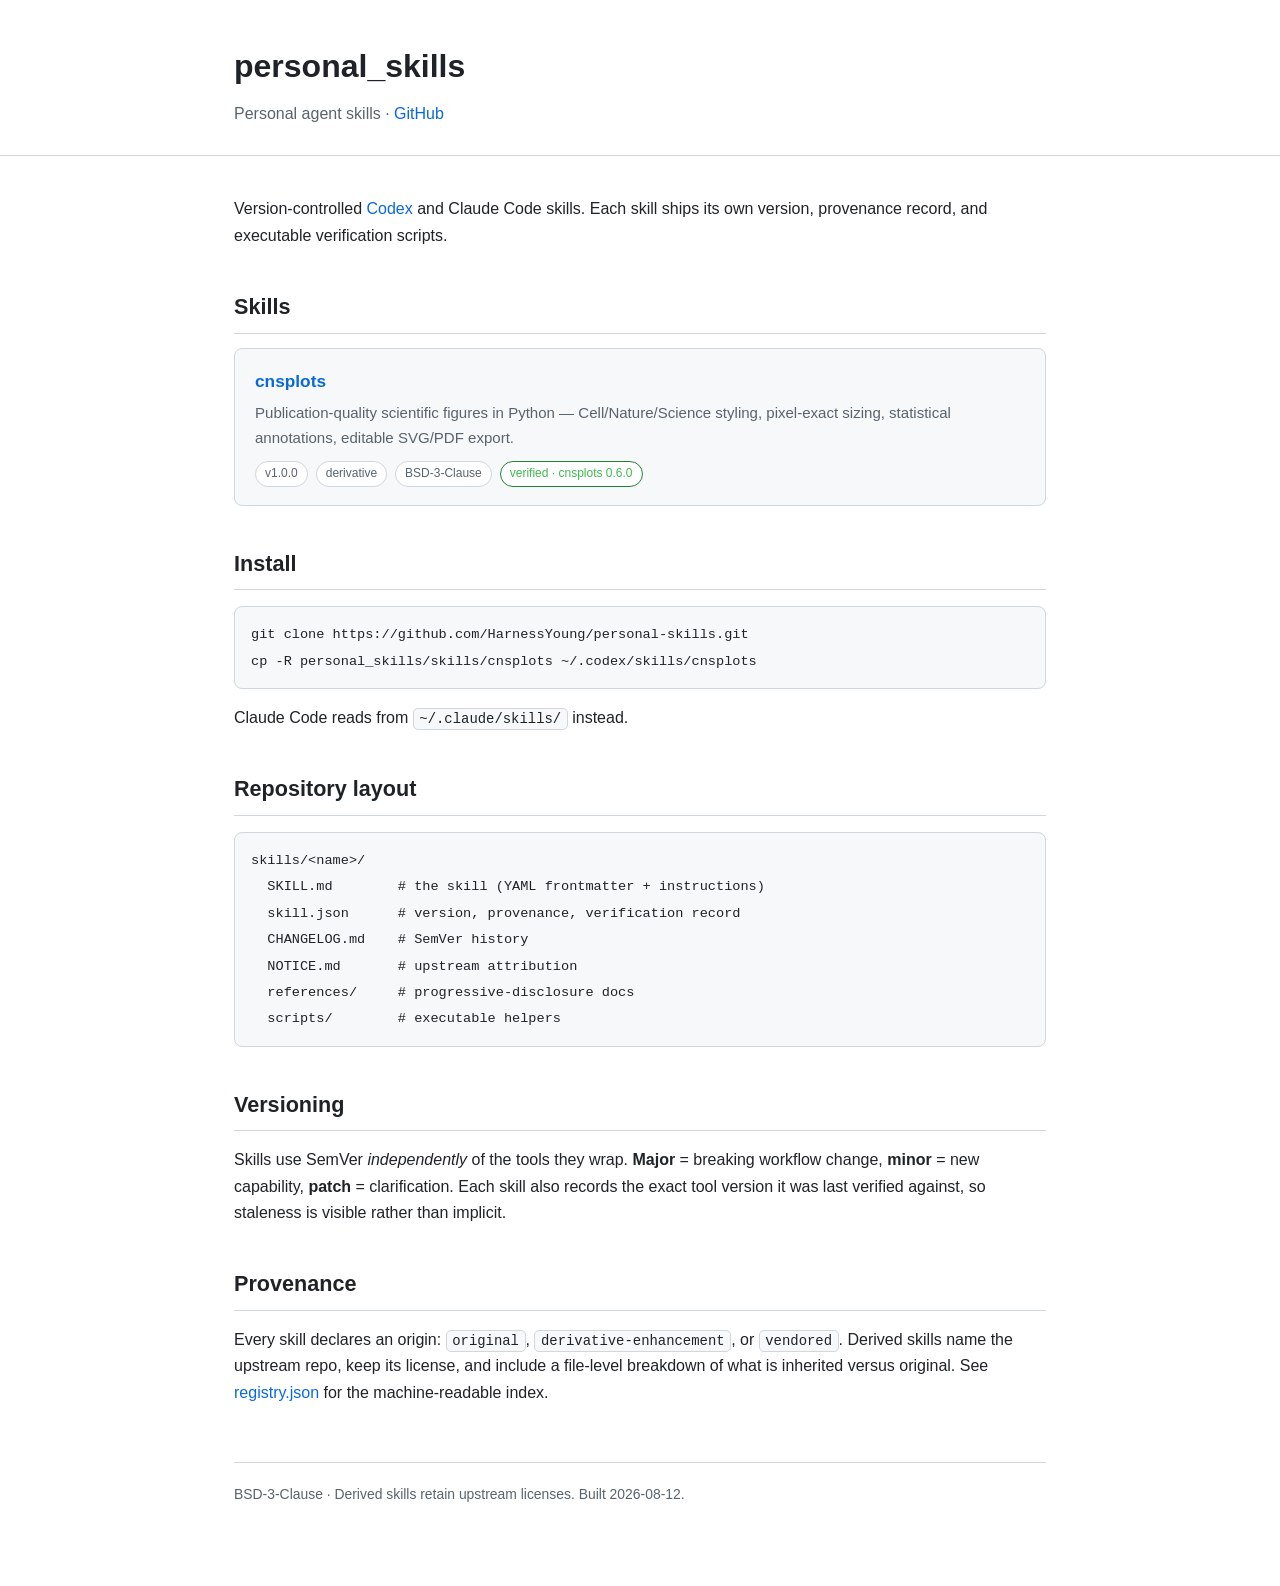
==== docs/index.html @ 4ae541bc "Add cnsplots skill with versioning, provenance, and docs site cnsplots skill v1.0.0: derivative enha" ====
<!DOCTYPE html>
<html lang="en">
<head>
<meta charset="utf-8">
<meta name="viewport" content="width=device-width,initial-scale=1">
<title>personal_skills</title>
<link rel="stylesheet" href="assets/style.css">
</head>
<body>
<header><div class="wrap">
<h1>personal_skills</h1>
<p class="sub">Personal agent skills · <a href="https://github.com/HarnessYoung/personal-skills">GitHub</a></p>
</div></header>
<div class="wrap">


<p>Version-controlled <a href="https://developers.openai.com/codex/">Codex</a> and
Claude Code skills. Each skill ships its own version, provenance record, and
executable verification scripts.</p>

<h2>Skills</h2>
<a class="card" href="skills/cnsplots.html">
  <h3>cnsplots</h3>
  <p>Publication-quality scientific figures in Python — Cell/Nature/Science styling,
  pixel-exact sizing, statistical annotations, editable SVG/PDF export.</p>
  <div class="badges">
    <span class="badge">v1.0.0</span>
    <span class="badge">derivative</span>
    <span class="badge">BSD-3-Clause</span>
    <span class="badge ok">verified · cnsplots 0.6.0</span>
  </div>
</a>

<h2>Install</h2>
<pre><code>git clone https://github.com/HarnessYoung/personal-skills.git
cp -R personal_skills/skills/cnsplots ~/.codex/skills/cnsplots</code></pre>
<p>Claude Code reads from <code>~/.claude/skills/</code> instead.</p>

<h2>Repository layout</h2>
<pre><code>skills/&lt;name&gt;/
  SKILL.md        # the skill (YAML frontmatter + instructions)
  skill.json      # version, provenance, verification record
  CHANGELOG.md    # SemVer history
  NOTICE.md       # upstream attribution
  references/     # progressive-disclosure docs
  scripts/        # executable helpers</code></pre>

<h2>Versioning</h2>
<p>Skills use SemVer <em>independently</em> of the tools they wrap. <strong>Major</strong>
= breaking workflow change, <strong>minor</strong> = new capability, <strong>patch</strong>
= clarification. Each skill also records the exact tool version it was last
verified against, so staleness is visible rather than implicit.</p>

<h2>Provenance</h2>
<p>Every skill declares an origin: <code>original</code>,
<code>derivative-enhancement</code>, or <code>vendored</code>. Derived skills name
the upstream repo, keep its license, and include a file-level breakdown of what
is inherited versus original. See
<a href="https://github.com/HarnessYoung/personal-skills/blob/main/registry.json">registry.json</a>
for the machine-readable index.</p>

<footer>BSD-3-Clause · Derived skills retain upstream licenses. Built 2026-08-12.</footer>
</div>
</body>
</html>
---- docs/assets/style.css ----
:root{--bg:#0d1117;--panel:#161b22;--border:#30363d;--fg:#e6edf3;--dim:#8b949e;--accent:#58a6ff;--code:#1f2428}
@media(prefers-color-scheme:light){:root{--bg:#fff;--panel:#f6f8fa;--border:#d0d7de;--fg:#1f2328;--dim:#59636e;--accent:#0969da;--code:#f6f8fa}}
*{box-sizing:border-box}
body{margin:0;background:var(--bg);color:var(--fg);font:16px/1.65 -apple-system,BlinkMacSystemFont,"Segoe UI",Helvetica,Arial,sans-serif}
.wrap{max-width:860px;margin:0 auto;padding:0 24px 80px}
header{border-bottom:1px solid var(--border);margin-bottom:40px}
header .wrap{padding-top:40px;padding-bottom:28px}
h1{font-size:2rem;margin:0 0 8px}
h2{font-size:1.35rem;margin:40px 0 14px;padding-bottom:8px;border-bottom:1px solid var(--border)}
h3{font-size:1.08rem;margin:28px 0 10px}
a{color:var(--accent);text-decoration:none}
a:hover{text-decoration:underline}
.sub{color:var(--dim);margin:0}
nav.crumb{margin-bottom:24px;color:var(--dim);font-size:.9rem}
.card{display:block;background:var(--panel);border:1px solid var(--border);border-radius:8px;padding:18px 20px;margin-bottom:14px;color:inherit}
.card:hover{border-color:var(--accent);text-decoration:none}
.card h3{margin:0 0 6px;color:var(--accent)}
.card p{margin:0;color:var(--dim);font-size:.94rem}
.badges{margin-top:10px;display:flex;gap:8px;flex-wrap:wrap}
.badge{font-size:.75rem;padding:2px 9px;border-radius:999px;border:1px solid var(--border);color:var(--dim);background:var(--bg)}
.badge.ok{color:#3fb950;border-color:#238636}
table{width:100%;border-collapse:collapse;margin:16px 0;font-size:.93rem;display:block;overflow-x:auto}
th,td{border:1px solid var(--border);padding:8px 12px;text-align:left}
th{background:var(--panel)}
code{background:var(--code);border:1px solid var(--border);border-radius:5px;padding:.12em .4em;font-size:.87em;font-family:ui-monospace,SFMono-Regular,Menlo,monospace}
pre{background:var(--code);border:1px solid var(--border);border-radius:8px;padding:14px 16px;overflow-x:auto}
pre code{background:none;border:0;padding:0;font-size:.85rem;line-height:1.55}
blockquote{margin:18px 0;padding:12px 16px;border-left:3px solid var(--accent);background:var(--panel);border-radius:0 6px 6px 0}
blockquote p{margin:0;color:var(--dim);font-size:.94rem}
footer{border-top:1px solid var(--border);margin-top:56px;padding-top:20px;color:var(--dim);font-size:.87rem}
ul{padding-left:22px}li{margin:5px 0}
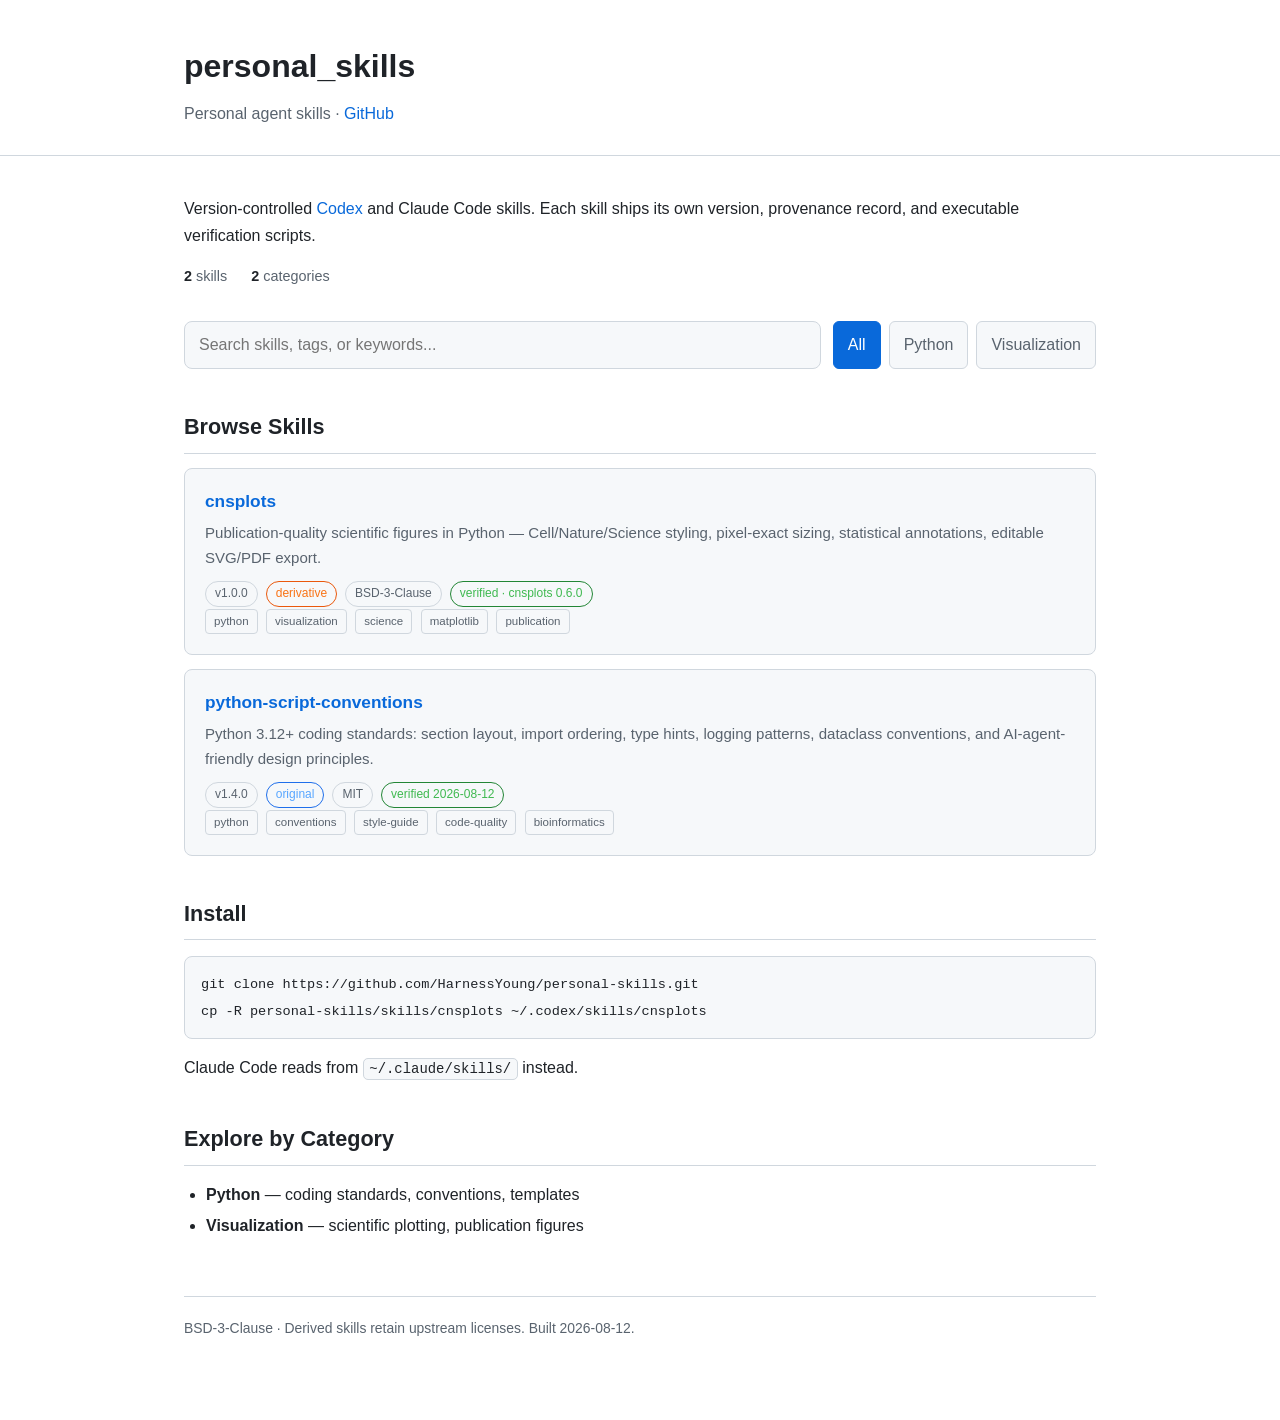
==== commit 3681ea5e: "Add python-script-conventions skill and redesign site UI - python-script-conventions v1.4.0: origina" ====
--- a/docs/index.html
+++ b/docs/index.html
@@ -18,48 +18,106 @@
 Claude Code skills. Each skill ships its own version, provenance record, and
 executable verification scripts.</p>
 
-<h2>Skills</h2>
-<a class="card" href="skills/cnsplots.html">
+<div class="stats">
+  <div><strong id="count">2</strong> skills</div>
+  <div><strong>2</strong> categories</div>
+</div>
+
+<div class="controls">
+  <input type="text" id="search" class="search-box" placeholder="Search skills, tags, or keywords...">
+  <div class="filter-group">
+    <button class="filter-btn active" data-cat="all">All</button>
+    <button class="filter-btn" data-cat="python">Python</button>
+    <button class="filter-btn" data-cat="visualization">Visualization</button>
+  </div>
+</div>
+
+<h2>Browse Skills</h2>
+
+<a class="card skill-card" href="skills/cnsplots.html" data-category="visualization">
   <h3>cnsplots</h3>
   <p>Publication-quality scientific figures in Python — Cell/Nature/Science styling,
   pixel-exact sizing, statistical annotations, editable SVG/PDF export.</p>
   <div class="badges">
     <span class="badge">v1.0.0</span>
-    <span class="badge">derivative</span>
+    <span class="badge derivative">derivative</span>
     <span class="badge">BSD-3-Clause</span>
     <span class="badge ok">verified · cnsplots 0.6.0</span>
+  </div>
+  <div class="tags">
+    <span class="tag">python</span>
+    <span class="tag">visualization</span>
+    <span class="tag">science</span>
+    <span class="tag">matplotlib</span>
+    <span class="tag">publication</span>
+  </div>
+</a>
+
+<a class="card skill-card" href="skills/python-script-conventions.html" data-category="python">
+  <h3>python-script-conventions</h3>
+  <p>Python 3.12+ coding standards: section layout, import ordering, type hints,
+  logging patterns, dataclass conventions, and AI-agent-friendly design principles.</p>
+  <div class="badges">
+    <span class="badge">v1.4.0</span>
+    <span class="badge original">original</span>
+    <span class="badge">MIT</span>
+    <span class="badge ok">verified 2026-08-12</span>
+  </div>
+  <div class="tags">
+    <span class="tag">python</span>
+    <span class="tag">conventions</span>
+    <span class="tag">style-guide</span>
+    <span class="tag">code-quality</span>
+    <span class="tag">bioinformatics</span>
   </div>
 </a>
 
 <h2>Install</h2>
 <pre><code>git clone https://github.com/HarnessYoung/personal-skills.git
-cp -R personal_skills/skills/cnsplots ~/.codex/skills/cnsplots</code></pre>
+cp -R personal-skills/skills/cnsplots ~/.codex/skills/cnsplots</code></pre>
 <p>Claude Code reads from <code>~/.claude/skills/</code> instead.</p>
 
-<h2>Repository layout</h2>
-<pre><code>skills/&lt;name&gt;/
-  SKILL.md        # the skill (YAML frontmatter + instructions)
-  skill.json      # version, provenance, verification record
-  CHANGELOG.md    # SemVer history
-  NOTICE.md       # upstream attribution
-  references/     # progressive-disclosure docs
-  scripts/        # executable helpers</code></pre>
-
-<h2>Versioning</h2>
-<p>Skills use SemVer <em>independently</em> of the tools they wrap. <strong>Major</strong>
-= breaking workflow change, <strong>minor</strong> = new capability, <strong>patch</strong>
-= clarification. Each skill also records the exact tool version it was last
-verified against, so staleness is visible rather than implicit.</p>
-
-<h2>Provenance</h2>
-<p>Every skill declares an origin: <code>original</code>,
-<code>derivative-enhancement</code>, or <code>vendored</code>. Derived skills name
-the upstream repo, keep its license, and include a file-level breakdown of what
-is inherited versus original. See
-<a href="https://github.com/HarnessYoung/personal-skills/blob/main/registry.json">registry.json</a>
-for the machine-readable index.</p>
+<h2>Explore by Category</h2>
+<ul>
+<li><strong>Python</strong> — coding standards, conventions, templates</li>
+<li><strong>Visualization</strong> — scientific plotting, publication figures</li>
+</ul>
 
 <footer>BSD-3-Clause · Derived skills retain upstream licenses. Built 2026-08-12.</footer>
 </div>
+<script>
+const skills = Array.from(document.querySelectorAll('.skill-card'));
+const searchBox = document.getElementById('search');
+const filterBtns = document.querySelectorAll('.filter-btn');
+
+function applyFilters() {
+  const query = searchBox.value.toLowerCase();
+  const activeCategory = document.querySelector('.filter-btn.active')?.dataset.cat || 'all';
+  
+  skills.forEach(card => {
+    const title = card.querySelector('h3').textContent.toLowerCase();
+    const desc = card.querySelector('p').textContent.toLowerCase();
+    const tags = Array.from(card.querySelectorAll('.tag')).map(t => t.textContent.toLowerCase());
+    const cat = card.dataset.category;
+    
+    const matchesSearch = !query || title.includes(query) || desc.includes(query) || tags.some(t => t.includes(query));
+    const matchesCategory = activeCategory === 'all' || cat === activeCategory;
+    
+    card.classList.toggle('hidden', !(matchesSearch && matchesCategory));
+  });
+  
+  const visible = skills.filter(c => !c.classList.contains('hidden')).length;
+  document.getElementById('count').textContent = visible;
+}
+
+searchBox.addEventListener('input', applyFilters);
+filterBtns.forEach(btn => {
+  btn.addEventListener('click', () => {
+    filterBtns.forEach(b => b.classList.remove('active'));
+    btn.classList.add('active');
+    applyFilters();
+  });
+});
+</script>
 </body>
 </html>
--- a/docs/assets/style.css
+++ b/docs/assets/style.css
@@ -1,8 +1,8 @@
-:root{--bg:#0d1117;--panel:#161b22;--border:#30363d;--fg:#e6edf3;--dim:#8b949e;--accent:#58a6ff;--code:#1f2428}
-@media(prefers-color-scheme:light){:root{--bg:#fff;--panel:#f6f8fa;--border:#d0d7de;--fg:#1f2328;--dim:#59636e;--accent:#0969da;--code:#f6f8fa}}
+:root{--bg:#0d1117;--panel:#161b22;--border:#30363d;--fg:#e6edf3;--dim:#8b949e;--accent:#58a6ff;--code:#1f2428;--tag-bg:#1c2128;--tag-border:#30363d}
+@media(prefers-color-scheme:light){:root{--bg:#fff;--panel:#f6f8fa;--border:#d0d7de;--fg:#1f2328;--dim:#59636e;--accent:#0969da;--code:#f6f8fa;--tag-bg:#f6f8fa;--tag-border:#d0d7de}}
 *{box-sizing:border-box}
 body{margin:0;background:var(--bg);color:var(--fg);font:16px/1.65 -apple-system,BlinkMacSystemFont,"Segoe UI",Helvetica,Arial,sans-serif}
-.wrap{max-width:860px;margin:0 auto;padding:0 24px 80px}
+.wrap{max-width:960px;margin:0 auto;padding:0 24px 80px}
 header{border-bottom:1px solid var(--border);margin-bottom:40px}
 header .wrap{padding-top:40px;padding-bottom:28px}
 h1{font-size:2rem;margin:0 0 8px}
@@ -12,13 +12,23 @@
 a:hover{text-decoration:underline}
 .sub{color:var(--dim);margin:0}
 nav.crumb{margin-bottom:24px;color:var(--dim);font-size:.9rem}
-.card{display:block;background:var(--panel);border:1px solid var(--border);border-radius:8px;padding:18px 20px;margin-bottom:14px;color:inherit}
+.controls{display:flex;gap:12px;margin-bottom:24px;flex-wrap:wrap}
+.search-box{flex:1;min-width:240px;padding:10px 14px;background:var(--panel);border:1px solid var(--border);border-radius:8px;color:var(--fg);font:inherit}
+.search-box:focus{outline:none;border-color:var(--accent)}
+.filter-group{display:flex;gap:8px;flex-wrap:wrap}
+.filter-btn{padding:8px 14px;background:var(--panel);border:1px solid var(--border);border-radius:6px;color:var(--dim);cursor:pointer;font:inherit;transition:all .15s}
+.filter-btn:hover{border-color:var(--accent);color:var(--fg)}
+.filter-btn.active{background:var(--accent);border-color:var(--accent);color:#fff}
+.card{display:block;background:var(--panel);border:1px solid var(--border);border-radius:8px;padding:18px 20px;margin-bottom:14px;color:inherit;transition:border-color .15s}
 .card:hover{border-color:var(--accent);text-decoration:none}
 .card h3{margin:0 0 6px;color:var(--accent)}
-.card p{margin:0;color:var(--dim);font-size:.94rem}
+.card p{margin:0 0 10px;color:var(--dim);font-size:.94rem}
 .badges{margin-top:10px;display:flex;gap:8px;flex-wrap:wrap}
-.badge{font-size:.75rem;padding:2px 9px;border-radius:999px;border:1px solid var(--border);color:var(--dim);background:var(--bg)}
+.badge{font-size:.75rem;padding:2px 9px;border-radius:999px;border:1px solid var(--tag-border);color:var(--dim);background:var(--tag-bg);white-space:nowrap}
 .badge.ok{color:#3fb950;border-color:#238636}
+.badge.derivative{color:#f97316;border-color:#ea580c}
+.badge.original{color:#58a6ff;border-color:#1f6feb}
+.tag{display:inline-block;font-size:.72rem;padding:2px 8px;margin:2px 4px 2px 0;border-radius:4px;background:var(--tag-bg);border:1px solid var(--tag-border);color:var(--dim)}
 table{width:100%;border-collapse:collapse;margin:16px 0;font-size:.93rem;display:block;overflow-x:auto}
 th,td{border:1px solid var(--border);padding:8px 12px;text-align:left}
 th{background:var(--panel)}
@@ -28,4 +38,7 @@
 blockquote{margin:18px 0;padding:12px 16px;border-left:3px solid var(--accent);background:var(--panel);border-radius:0 6px 6px 0}
 blockquote p{margin:0;color:var(--dim);font-size:.94rem}
 footer{border-top:1px solid var(--border);margin-top:56px;padding-top:20px;color:var(--dim);font-size:.87rem}
-ul{padding-left:22px}li{margin:5px 0}+ul{padding-left:22px}li{margin:5px 0}
+.hidden{display:none!important}
+.stats{display:flex;gap:24px;margin-bottom:32px;font-size:.9rem;color:var(--dim)}
+.stats strong{color:var(--fg)}
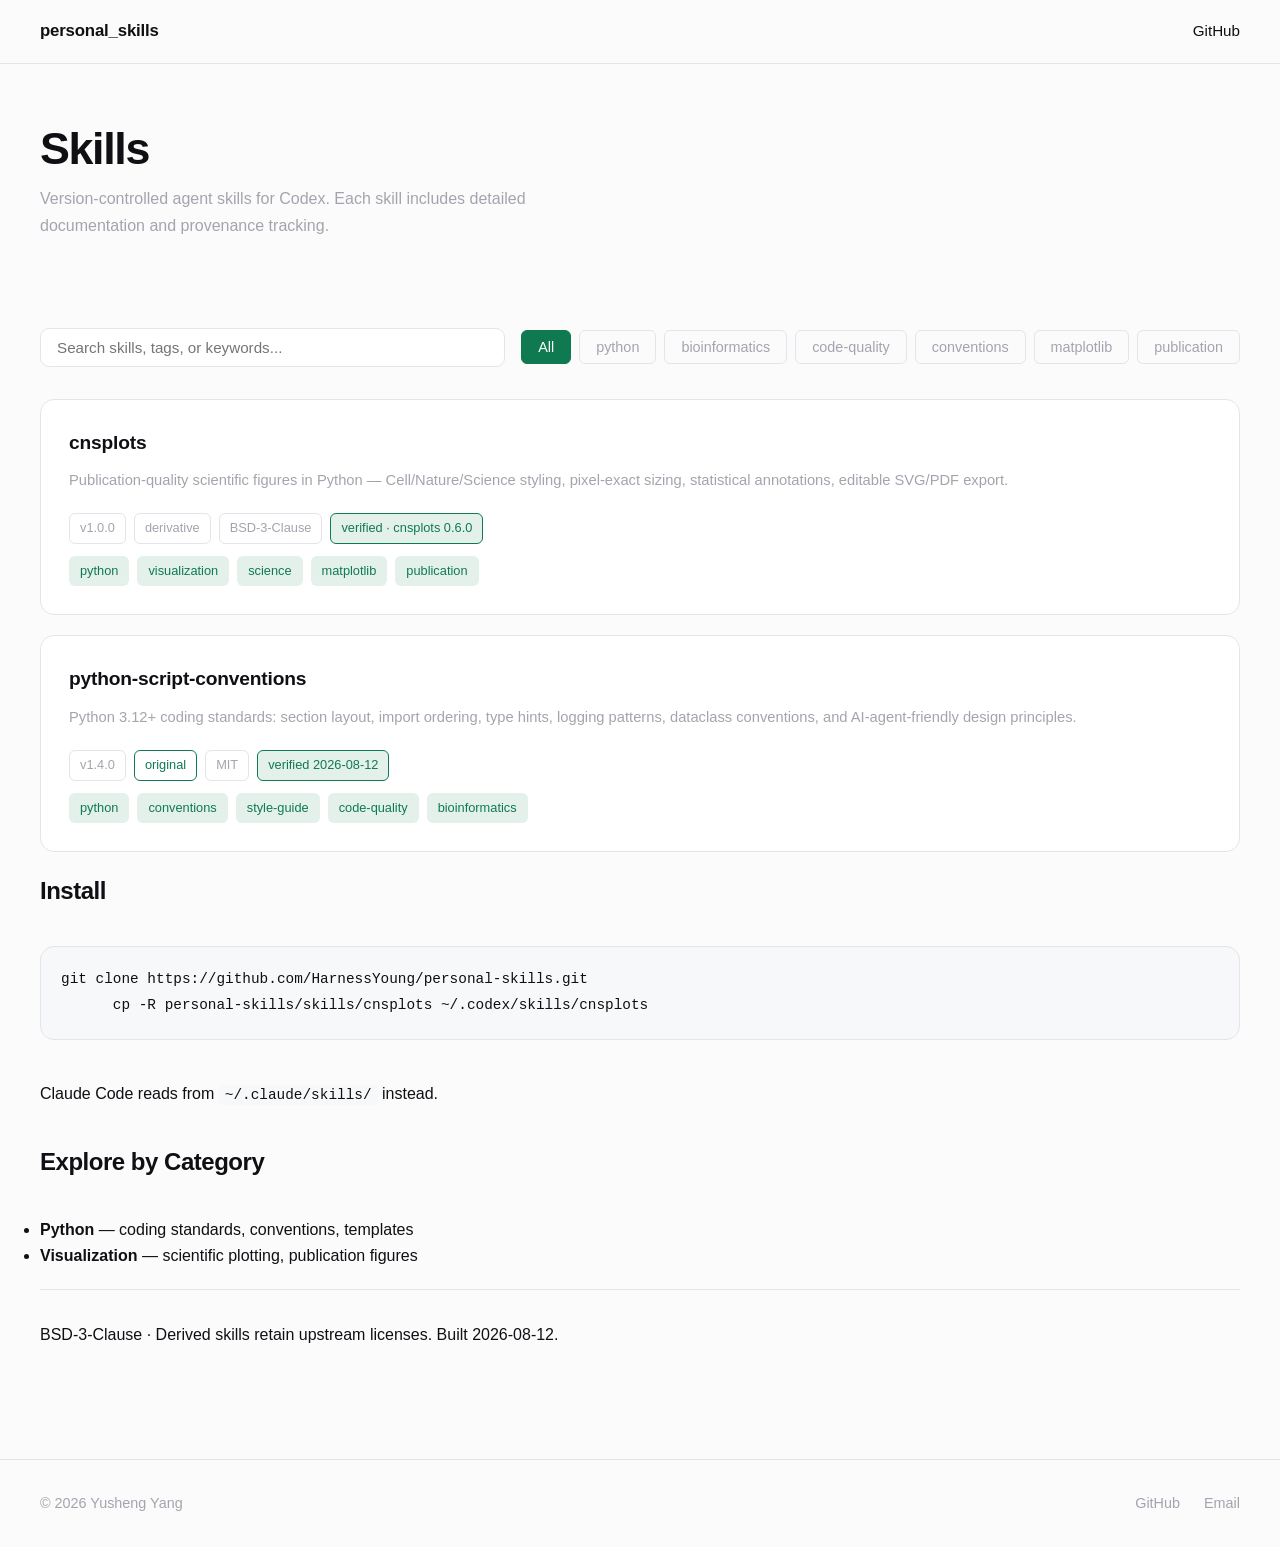
==== commit 6e2a4e68: "feat: add parent-nav, tag-driven filters, empty state Navigation now links back to parent site. Filt" ====
--- a/docs/index.html
+++ b/docs/index.html
@@ -7,116 +7,170 @@
 <link rel="stylesheet" href="assets/style.css">
 </head>
 <body>
-<header><div class="wrap">
-<h1>personal_skills</h1>
-<p class="sub">Personal agent skills · <a href="https://github.com/HarnessYoung/personal-skills">GitHub</a></p>
-</div></header>
-<div class="wrap">
+<header class="top-nav">
+  <div class="container">
+    <a href="https://harnessyoung.github.io/" class="logo">personal_skills</a>
+    <nav class="nav-links">
+      <a href="https://github.com/HarnessYoung/personal-skills">GitHub</a>
+    </nav>
+  </div>
+</header>
 
+<main>
+  <section class="page-header">
+    <div class="container">
+      <h1>Skills</h1>
+      <p>Version-controlled agent skills for Codex. Each skill includes detailed documentation and provenance tracking.</p>
+    </div>
+  </section>
 
-<p>Version-controlled <a href="https://developers.openai.com/codex/">Codex</a> and
-Claude Code skills. Each skill ships its own version, provenance record, and
-executable verification scripts.</p>
+  <section class="container">
+    <div class="controls">
+      <input type="text" id="search" class="search-box" placeholder="Search skills, tags, or keywords...">
+      <div class="filter-group" id="filter-container">
+        <!-- Buttons generated by JS -->
+      </div>
+    </div>
 
-<div class="stats">
-  <div><strong id="count">2</strong> skills</div>
-  <div><strong>2</strong> categories</div>
-</div>
+    <div class="skill-list">
+      <a class="card skill-card" href="skills/cnsplots.html">
+      <h3>cnsplots</h3>
+      <p>Publication-quality scientific figures in Python — Cell/Nature/Science styling,
+      pixel-exact sizing, statistical annotations, editable SVG/PDF export.</p>
+      <div class="badges">
+      <span class="badge">v1.0.0</span>
+      <span class="badge derivative">derivative</span>
+      <span class="badge">BSD-3-Clause</span>
+      <span class="badge verified">verified · cnsplots 0.6.0</span>
+      </div>
+      <div class="tags">
+      <span class="tag">python</span>
+      <span class="tag">visualization</span>
+      <span class="tag">science</span>
+      <span class="tag">matplotlib</span>
+      <span class="tag">publication</span>
+      </div>
+      </a>
+      <a class="card skill-card" href="skills/python-script-conventions.html">
+      <h3>python-script-conventions</h3>
+      <p>Python 3.12+ coding standards: section layout, import ordering, type hints,
+      logging patterns, dataclass conventions, and AI-agent-friendly design principles.</p>
+      <div class="badges">
+      <span class="badge">v1.4.0</span>
+      <span class="badge original">original</span>
+      <span class="badge">MIT</span>
+      <span class="badge verified">verified 2026-08-12</span>
+      </div>
+      <div class="tags">
+      <span class="tag">python</span>
+      <span class="tag">conventions</span>
+      <span class="tag">style-guide</span>
+      <span class="tag">code-quality</span>
+      <span class="tag">bioinformatics</span>
+      </div>
+      </a>
+      <h2>Install</h2>
+      <pre><code>git clone https://github.com/HarnessYoung/personal-skills.git
+      cp -R personal-skills/skills/cnsplots ~/.codex/skills/cnsplots</code></pre>
+      <p>Claude Code reads from <code>~/.claude/skills/</code> instead.</p>
+      <h2>Explore by Category</h2>
+      <ul>
+      <li><strong>Python</strong> — coding standards, conventions, templates</li>
+      <li><strong>Visualization</strong> — scientific plotting, publication figures</li>
+      </ul>
+      <footer>BSD-3-Clause · Derived skills retain upstream licenses. Built 2026-08-12.</footer>
+      </div>
+    </div>
+  <div class="empty-state" style="display:none">
+    <p>No skills match that query.</p>
+  </div>
+  </section>
+</main>
 
-<div class="controls">
-  <input type="text" id="search" class="search-box" placeholder="Search skills, tags, or keywords...">
-  <div class="filter-group">
-    <button class="filter-btn active" data-cat="all">All</button>
-    <button class="filter-btn" data-cat="python">Python</button>
-    <button class="filter-btn" data-cat="visualization">Visualization</button>
+<footer>
+  <div class="container">
+    <span>© 2026 Yusheng Yang</span>
+    <div class="footer-links">
+      <a href="https://github.com/HarnessYoung/personal-skills">GitHub</a>
+      <a href="mailto:harness4young@outlook.com">Email</a>
+    </div>
   </div>
-</div>
+</footer>
 
-<h2>Browse Skills</h2>
+<script>
+if (!window.matchMedia('(prefers-reduced-motion: reduce)').matches) {
+  const cards = document.querySelectorAll('.skill-card');
+  const observer = new IntersectionObserver(entries => {
+    entries.forEach(entry => {
+      if (!entry.isIntersecting) return;
+      const i = Array.prototype.indexOf.call(cards, entry.target);
+      entry.target.style.animation =
+        'fadeInUp .5s cubic-bezier(.16,1,.3,1) ' + (i * 60) + 'ms both';
+      observer.unobserve(entry.target);
+    });
+  }, { threshold: 0.1 });
+  cards.forEach(el => observer.observe(el));
+}
 
-<a class="card skill-card" href="skills/cnsplots.html" data-category="visualization">
-  <h3>cnsplots</h3>
-  <p>Publication-quality scientific figures in Python — Cell/Nature/Science styling,
-  pixel-exact sizing, statistical annotations, editable SVG/PDF export.</p>
-  <div class="badges">
-    <span class="badge">v1.0.0</span>
-    <span class="badge derivative">derivative</span>
-    <span class="badge">BSD-3-Clause</span>
-    <span class="badge ok">verified · cnsplots 0.6.0</span>
-  </div>
-  <div class="tags">
-    <span class="tag">python</span>
-    <span class="tag">visualization</span>
-    <span class="tag">science</span>
-    <span class="tag">matplotlib</span>
-    <span class="tag">publication</span>
-  </div>
-</a>
+// Generate filter buttons from card tags
+const allCards = Array.from(document.querySelectorAll('.skill-card'));
+const tagCounts = {};
+allCards.forEach(card => {
+  card.querySelectorAll('.tag').forEach(tag => {
+    const t = tag.textContent.trim();
+    tagCounts[t] = (tagCounts[t] || 0) + 1;
+  });
+});
+const topTags = Object.entries(tagCounts)
+  .sort((a,b) => b[1] - a[1] || a[0].localeCompare(b[0]))
+  .slice(0,6)
+  .map(x => x[0]);
 
-<a class="card skill-card" href="skills/python-script-conventions.html" data-category="python">
-  <h3>python-script-conventions</h3>
-  <p>Python 3.12+ coding standards: section layout, import ordering, type hints,
-  logging patterns, dataclass conventions, and AI-agent-friendly design principles.</p>
-  <div class="badges">
-    <span class="badge">v1.4.0</span>
-    <span class="badge original">original</span>
-    <span class="badge">MIT</span>
-    <span class="badge ok">verified 2026-08-12</span>
-  </div>
-  <div class="tags">
-    <span class="tag">python</span>
-    <span class="tag">conventions</span>
-    <span class="tag">style-guide</span>
-    <span class="tag">code-quality</span>
-    <span class="tag">bioinformatics</span>
-  </div>
-</a>
+const filterContainer = document.getElementById('filter-container');
+const allBtn = document.createElement('button');
+allBtn.className = 'filter-btn active';
+allBtn.textContent = 'All';
+allBtn.dataset.tag = 'all';
+filterContainer.appendChild(allBtn);
 
-<h2>Install</h2>
-<pre><code>git clone https://github.com/HarnessYoung/personal-skills.git
-cp -R personal-skills/skills/cnsplots ~/.codex/skills/cnsplots</code></pre>
-<p>Claude Code reads from <code>~/.claude/skills/</code> instead.</p>
+topTags.forEach(tag => {
+  const btn = document.createElement('button');
+  btn.className = 'filter-btn';
+  btn.textContent = tag;
+  btn.dataset.tag = tag;
+  filterContainer.appendChild(btn);
+});
 
-<h2>Explore by Category</h2>
-<ul>
-<li><strong>Python</strong> — coding standards, conventions, templates</li>
-<li><strong>Visualization</strong> — scientific plotting, publication figures</li>
-</ul>
+// Filter logic
+const searchBox = document.getElementById('search');
+const emptyState = document.querySelector('.empty-state');
+let activeTag = 'all';
 
-<footer>BSD-3-Clause · Derived skills retain upstream licenses. Built 2026-08-12.</footer>
-</div>
-<script>
-const skills = Array.from(document.querySelectorAll('.skill-card'));
-const searchBox = document.getElementById('search');
-const filterBtns = document.querySelectorAll('.filter-btn');
-
-function applyFilters() {
+function filter() {
   const query = searchBox.value.toLowerCase();
-  const activeCategory = document.querySelector('.filter-btn.active')?.dataset.cat || 'all';
-  
-  skills.forEach(card => {
+  let visible = 0;
+  allCards.forEach(card => {
     const title = card.querySelector('h3').textContent.toLowerCase();
     const desc = card.querySelector('p').textContent.toLowerCase();
-    const tags = Array.from(card.querySelectorAll('.tag')).map(t => t.textContent.toLowerCase());
-    const cat = card.dataset.category;
-    
-    const matchesSearch = !query || title.includes(query) || desc.includes(query) || tags.some(t => t.includes(query));
-    const matchesCategory = activeCategory === 'all' || cat === activeCategory;
-    
-    card.classList.toggle('hidden', !(matchesSearch && matchesCategory));
+    const tags = Array.from(card.querySelectorAll('.tag'))
+      .map(t => t.textContent.trim().toLowerCase());
+    const matchesSearch = !query ||
+      title.includes(query) || desc.includes(query) || tags.some(t => t.includes(query));
+    const matchesTag = activeTag === 'all' || tags.includes(activeTag);
+    const show = matchesSearch && matchesTag;
+    card.style.display = show ? 'block' : 'none';
+    if (show) visible++;
   });
-  
-  const visible = skills.filter(c => !c.classList.contains('hidden')).length;
-  document.getElementById('count').textContent = visible;
+  emptyState.style.display = visible === 0 ? 'block' : 'none';
 }
 
-searchBox.addEventListener('input', applyFilters);
-filterBtns.forEach(btn => {
-  btn.addEventListener('click', () => {
-    filterBtns.forEach(b => b.classList.remove('active'));
-    btn.classList.add('active');
-    applyFilters();
-  });
+searchBox.addEventListener('input', filter);
+filterContainer.addEventListener('click', e => {
+  if (!e.target.classList.contains('filter-btn')) return;
+  document.querySelectorAll('.filter-btn').forEach(b => b.classList.remove('active'));
+  e.target.classList.add('active');
+  activeTag = e.target.dataset.tag;
+  filter();
 });
 </script>
 </body>
--- a/docs/assets/style.css
+++ b/docs/assets/style.css
@@ -1,44 +1,352 @@
-:root{--bg:#0d1117;--panel:#161b22;--border:#30363d;--fg:#e6edf3;--dim:#8b949e;--accent:#58a6ff;--code:#1f2428;--tag-bg:#1c2128;--tag-border:#30363d}
-@media(prefers-color-scheme:light){:root{--bg:#fff;--panel:#f6f8fa;--border:#d0d7de;--fg:#1f2328;--dim:#59636e;--accent:#0969da;--code:#f6f8fa;--tag-bg:#f6f8fa;--tag-border:#d0d7de}}
-*{box-sizing:border-box}
-body{margin:0;background:var(--bg);color:var(--fg);font:16px/1.65 -apple-system,BlinkMacSystemFont,"Segoe UI",Helvetica,Arial,sans-serif}
-.wrap{max-width:960px;margin:0 auto;padding:0 24px 80px}
-header{border-bottom:1px solid var(--border);margin-bottom:40px}
-header .wrap{padding-top:40px;padding-bottom:28px}
-h1{font-size:2rem;margin:0 0 8px}
-h2{font-size:1.35rem;margin:40px 0 14px;padding-bottom:8px;border-bottom:1px solid var(--border)}
-h3{font-size:1.08rem;margin:28px 0 10px}
-a{color:var(--accent);text-decoration:none}
-a:hover{text-decoration:underline}
-.sub{color:var(--dim);margin:0}
-nav.crumb{margin-bottom:24px;color:var(--dim);font-size:.9rem}
-.controls{display:flex;gap:12px;margin-bottom:24px;flex-wrap:wrap}
-.search-box{flex:1;min-width:240px;padding:10px 14px;background:var(--panel);border:1px solid var(--border);border-radius:8px;color:var(--fg);font:inherit}
-.search-box:focus{outline:none;border-color:var(--accent)}
+/* Reset & Base */
+*,*::before,*::after{box-sizing:border-box;margin:0;padding:0}
+html{-webkit-text-size-adjust:100%}
+body{
+  font:16px/1.6 -apple-system,BlinkMacSystemFont,"Segoe UI",Roboto,sans-serif;
+  background:#fbfbfc;
+  color:#101014;
+  min-height:100vh;
+  display:flex;
+  flex-direction:column;
+}
+main{flex:1}
+
+/* Container */
+.container{max-width:1280px;margin:0 auto;padding:0 40px}
+.container.narrow{max-width:700px}
+
+/* Top Nav */
+.top-nav{border-bottom:1px solid #e4e4ea;height:64px}
+.top-nav .container{display:flex;align-items:center;height:100%;justify-content:space-between}
+.logo{
+  font-weight:600;
+  font-size:1.05rem;
+  color:#101014;
+  text-decoration:none;
+  letter-spacing:-.01em;
+}
+.nav-links{display:flex;gap:24px}
+.nav-links a{
+  color:#101014;
+  text-decoration:none;
+  font-size:.95rem;
+  transition:color .15s;
+}
+.nav-links a:hover{color:#0F7A52}
+
+/* Typography */
+h1{
+  font-size:clamp(2rem,4vw,2.8rem);
+  line-height:1.1;
+  letter-spacing:-.03em;
+  font-weight:650;
+  margin-bottom:12px;
+}
+h2{
+  font-size:1.5rem;
+  font-weight:650;
+  letter-spacing:-.02em;
+  margin-bottom:16px;
+}
+h3{
+  font-size:1.2rem;
+  font-weight:600;
+  letter-spacing:-.01em;
+  margin-bottom:10px;
+}
+p{line-height:1.7;margin-bottom:16px}
+
+/* Page Header */
+.page-header{padding:60px 0 40px}
+.page-header p{color:#a4a4ae;max-width:65ch}
+
+/* Search & Filter Controls */
+.controls{
+  display:flex;
+  flex-wrap:wrap;
+  gap:16px;
+  align-items:center;
+  padding:32px 0;
+}
+.search-box{
+  flex:1;
+  min-width:240px;
+  padding:10px 16px;
+  border:1px solid #e4e4ea;
+  border-radius:9px;
+  font-size:.95rem;
+  background:#fff;
+  color:#101014;
+  transition:border-color .15s;
+}
+.search-box:focus{
+  outline:none;
+  border-color:#0F7A52;
+}
 .filter-group{display:flex;gap:8px;flex-wrap:wrap}
-.filter-btn{padding:8px 14px;background:var(--panel);border:1px solid var(--border);border-radius:6px;color:var(--dim);cursor:pointer;font:inherit;transition:all .15s}
-.filter-btn:hover{border-color:var(--accent);color:var(--fg)}
-.filter-btn.active{background:var(--accent);border-color:var(--accent);color:#fff}
-.card{display:block;background:var(--panel);border:1px solid var(--border);border-radius:8px;padding:18px 20px;margin-bottom:14px;color:inherit;transition:border-color .15s}
-.card:hover{border-color:var(--accent);text-decoration:none}
-.card h3{margin:0 0 6px;color:var(--accent)}
-.card p{margin:0 0 10px;color:var(--dim);font-size:.94rem}
-.badges{margin-top:10px;display:flex;gap:8px;flex-wrap:wrap}
-.badge{font-size:.75rem;padding:2px 9px;border-radius:999px;border:1px solid var(--tag-border);color:var(--dim);background:var(--tag-bg);white-space:nowrap}
-.badge.ok{color:#3fb950;border-color:#238636}
-.badge.derivative{color:#f97316;border-color:#ea580c}
-.badge.original{color:#58a6ff;border-color:#1f6feb}
-.tag{display:inline-block;font-size:.72rem;padding:2px 8px;margin:2px 4px 2px 0;border-radius:4px;background:var(--tag-bg);border:1px solid var(--tag-border);color:var(--dim)}
-table{width:100%;border-collapse:collapse;margin:16px 0;font-size:.93rem;display:block;overflow-x:auto}
-th,td{border:1px solid var(--border);padding:8px 12px;text-align:left}
-th{background:var(--panel)}
-code{background:var(--code);border:1px solid var(--border);border-radius:5px;padding:.12em .4em;font-size:.87em;font-family:ui-monospace,SFMono-Regular,Menlo,monospace}
-pre{background:var(--code);border:1px solid var(--border);border-radius:8px;padding:14px 16px;overflow-x:auto}
-pre code{background:none;border:0;padding:0;font-size:.85rem;line-height:1.55}
-blockquote{margin:18px 0;padding:12px 16px;border-left:3px solid var(--accent);background:var(--panel);border-radius:0 6px 6px 0}
-blockquote p{margin:0;color:var(--dim);font-size:.94rem}
-footer{border-top:1px solid var(--border);margin-top:56px;padding-top:20px;color:var(--dim);font-size:.87rem}
-ul{padding-left:22px}li{margin:5px 0}
-.hidden{display:none!important}
-.stats{display:flex;gap:24px;margin-bottom:32px;font-size:.9rem;color:var(--dim)}
-.stats strong{color:var(--fg)}+.filter-btn{
+  padding:8px 16px;
+  border:1px solid #e4e4ea;
+  border-radius:6px;
+  background:transparent;
+  color:#a4a4ae;
+  font-size:.9rem;
+  font-weight:500;
+  cursor:pointer;
+  transition:all .15s;
+}
+.filter-btn:hover{border-color:#0F7A52;color:#0F7A52}
+.filter-btn.active{
+  background:#0F7A52;
+  border-color:#0F7A52;
+  color:#fff;
+}
+
+/* Skill Cards */
+.skill-list{display:flex;flex-direction:column;gap:20px;padding-bottom:80px}
+.skill-card{
+  display:block;
+  background:#fff;
+  border:1px solid #e4e4ea;
+  border-radius:14px;
+  padding:28px;
+  text-decoration:none;
+  color:#101014;
+  transition:border-color .18s cubic-bezier(.16,1,.3,1);
+}
+.skill-card:hover{border-color:#0F7A52}
+.skill-card h3{margin-bottom:10px}
+.skill-card p{color:#a4a4ae;font-size:.92rem;margin-bottom:20px}
+.skill-card .badges{
+  display:flex;
+  gap:8px;
+  flex-wrap:wrap;
+  margin-bottom:12px;
+}
+.skill-card .tags{
+  display:flex;
+  gap:8px;
+  flex-wrap:wrap;
+}
+
+/* Badges & Tags */
+.badge{
+  padding:4px 10px;
+  border-radius:6px;
+  font-size:.8rem;
+  font-weight:500;
+  border:1px solid #e4e4ea;
+  color:#a4a4ae;
+}
+.badge.verified{
+  background:#E3F1EA;
+  border-color:#0F7A52;
+  color:#0F7A52;
+}
+.badge.original{border-color:#0F7A52;color:#0F7A52}
+.tag{
+  background:#E3F1EA;
+  color:#0F7A52;
+  padding:5px 11px;
+  border-radius:6px;
+  font-size:.8rem;
+  font-weight:500;
+}
+
+/* Empty State */
+.empty-state{
+  text-align:center;
+  padding:80px 20px;
+  color:#a4a4ae;
+}
+
+/* Code Blocks */
+code{
+  background:#f6f8fa;
+  padding:2px 6px;
+  border-radius:4px;
+  font-family:ui-monospace,Menlo,Monaco,monospace;
+  font-size:.9em;
+}
+pre{
+  background:#f6f8fa;
+  border:1px solid #e4e4ea;
+  border-radius:14px;
+  padding:20px;
+  overflow-x:auto;
+  margin-bottom:20px;
+}
+pre code{
+  background:none;
+  padding:0;
+  border-radius:0;
+}
+
+/* Detail Page Sections */
+.detail-section{padding:32px 0}
+.detail-section h2{margin-bottom:20px}
+
+/* Grid Layouts */
+.grid-2{
+  display:grid;
+  grid-template-columns:repeat(auto-fit,minmax(280px,1fr));
+  gap:20px;
+  margin-bottom:32px;
+}
+.grid-card{
+  background:#fff;
+  border:1px solid #e4e4ea;
+  border-radius:14px;
+  padding:20px;
+}
+.grid-card h3{font-size:1rem;margin-bottom:8px}
+.grid-card p{color:#a4a4ae;font-size:.88rem;margin-bottom:0}
+
+/* Two-Column Split */
+.split-2{
+  display:grid;
+  grid-template-columns:1fr 1fr;
+  gap:32px;
+  margin-bottom:32px;
+}
+.split-col h3{font-size:1rem;margin-bottom:12px}
+.split-col ul{list-style:none;padding:0}
+.split-col li{
+  padding:10px 0;
+  border-bottom:1px solid #e4e4ea;
+  color:#a4a4ae;
+  font-size:.9rem;
+}
+.split-col li:last-child{border-bottom:none}
+.split-col code{background:#E3F1EA;color:#0F7A52}
+
+/* Grouped Lists */
+.rule-group{margin-bottom:32px}
+.rule-group h3{font-size:1rem;margin-bottom:12px}
+.rule-group ul{list-style:none;padding:0}
+.rule-group li{
+  padding:12px 0;
+  border-bottom:1px solid #e4e4ea;
+}
+.rule-group li:last-child{border-bottom:none}
+.rule-group strong{color:#101014}
+.rule-group p{color:#a4a4ae;font-size:.88rem;margin-bottom:0;margin-top:4px}
+
+/* Footer */
+footer{
+  border-top:1px solid #e4e4ea;
+  padding:32px 0;
+}
+footer .container{
+  display:flex;
+  justify-content:space-between;
+  align-items:center;
+}
+footer span{color:#a4a4ae;font-size:.9rem}
+.footer-links{display:flex;gap:24px}
+.footer-links a{
+  color:#a4a4ae;
+  text-decoration:none;
+  font-size:.9rem;
+  transition:color .15s;
+}
+.footer-links a:hover{color:#0F7A52}
+
+/* Animation */
+@keyframes fadeInUp{
+  from{opacity:0;transform:translateY(12px)}
+  to{opacity:1;transform:translateY(0)}
+}
+
+/* Responsive */
+@media(max-width:768px){
+  .container{padding:0 20px}
+  .top-nav{height:56px}
+  h1{font-size:2rem}
+  .controls{flex-direction:column;align-items:stretch}
+  .search-box{min-width:0}
+  .split-2{grid-template-columns:1fr}
+  footer .container{flex-direction:column;gap:16px;text-align:center}
+}
+
+/* Dark Mode */
+@media(prefers-color-scheme:dark){
+  body{background:#141418;color:#f4f4f6}
+  
+  .top-nav{border-color:#2a2a32}
+  .logo,.nav-links a{color:#f4f4f6}
+  .nav-links a:hover{color:#3FBF88}
+  
+  .page-header p{color:#9a9aa2}
+  
+  .search-box{
+    background:#1a1a20;
+    border-color:#2a2a32;
+    color:#f4f4f6;
+  }
+  .search-box:focus{border-color:#3FBF88}
+  
+  .filter-btn{
+    border-color:#2a2a32;
+    color:#9a9aa2;
+  }
+  .filter-btn:hover{border-color:#3FBF88;color:#3FBF88}
+  .filter-btn.active{
+    background:#3FBF88;
+    border-color:#3FBF88;
+    color:#141418;
+  }
+  
+  .skill-card{
+    background:#1a1a20;
+    border-color:#2a2a32;
+    color:#f4f4f6;
+  }
+  .skill-card:hover{border-color:#3FBF88}
+  .skill-card p{color:#9a9aa2}
+  
+  .badge{
+    border-color:#2a2a32;
+    color:#9a9aa2;
+  }
+  .badge.verified{
+    background:rgba(63,191,136,.12);
+    border-color:#3FBF88;
+    color:#3FBF88;
+  }
+  .badge.original{border-color:#3FBF88;color:#3FBF88}
+  .tag{
+    background:rgba(63,191,136,.12);
+    color:#3FBF88;
+  }
+  
+  .empty-state{color:#9a9aa2}
+  
+  code{background:#1a1a20;color:#f4f4f6}
+  pre{background:#1a1a20;border-color:#2a2a32}
+  
+  .grid-card{
+    background:#1a1a20;
+    border-color:#2a2a32;
+  }
+  .grid-card p{color:#9a9aa2}
+  
+  .split-col li{border-color:#2a2a32;color:#9a9aa2}
+  .split-col code{background:rgba(63,191,136,.12);color:#3FBF88}
+  
+  .rule-group li{border-color:#2a2a32}
+  .rule-group strong{color:#f4f4f6}
+  .rule-group p{color:#9a9aa2}
+  
+  footer{border-color:#2a2a32}
+  footer span,.footer-links a{color:#9a9aa2}
+  .footer-links a:hover{color:#3FBF88}
+}
+
+@media(prefers-reduced-motion:reduce){
+  *,*::before,*::after{
+    animation-duration:0.01ms!important;
+    animation-iteration-count:1!important;
+    transition-duration:0.01ms!important;
+  }
+}
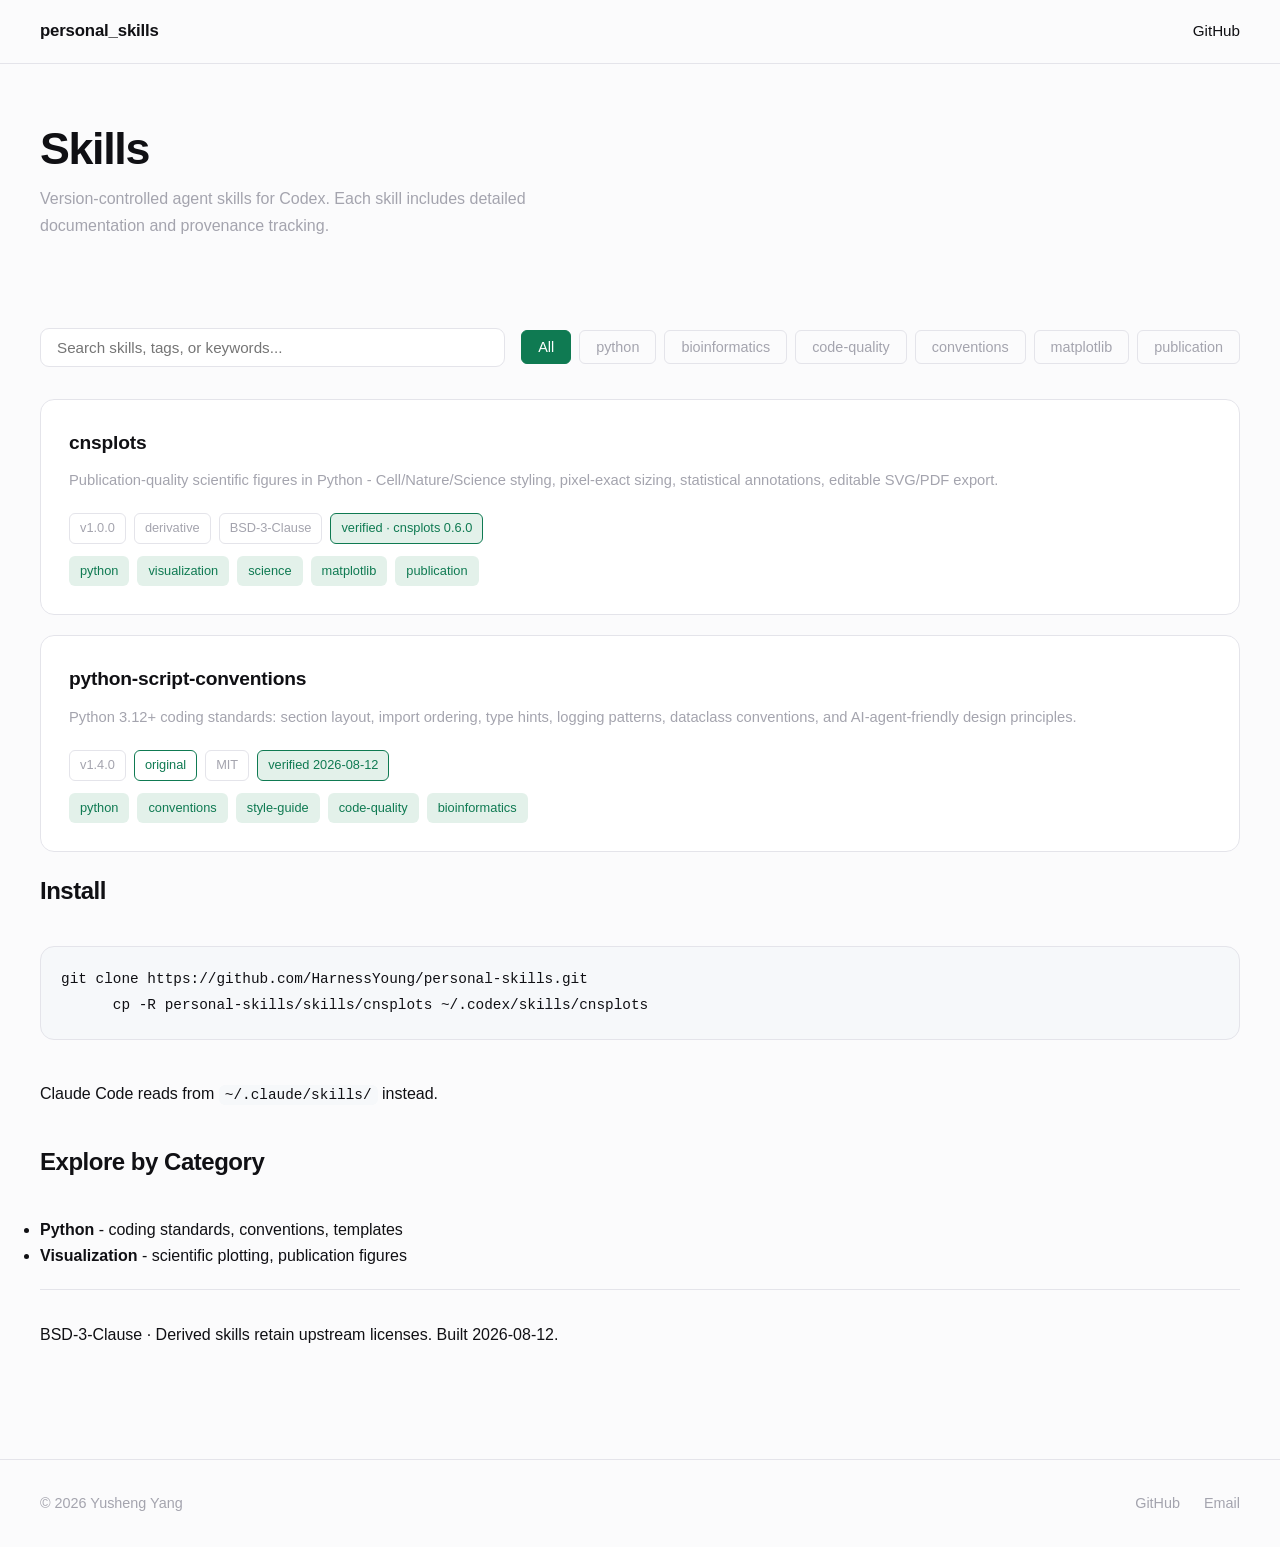
==== commit e0953ffd: "fix: correct corner radius and remove em-dashes Inline code border-radius: 4px -> 6px (lock to 6/9/1" ====
--- a/docs/index.html
+++ b/docs/index.html
@@ -35,7 +35,7 @@
     <div class="skill-list">
       <a class="card skill-card" href="skills/cnsplots.html">
       <h3>cnsplots</h3>
-      <p>Publication-quality scientific figures in Python — Cell/Nature/Science styling,
+      <p>Publication-quality scientific figures in Python  -  Cell/Nature/Science styling,
       pixel-exact sizing, statistical annotations, editable SVG/PDF export.</p>
       <div class="badges">
       <span class="badge">v1.0.0</span>
@@ -75,8 +75,8 @@
       <p>Claude Code reads from <code>~/.claude/skills/</code> instead.</p>
       <h2>Explore by Category</h2>
       <ul>
-      <li><strong>Python</strong> — coding standards, conventions, templates</li>
-      <li><strong>Visualization</strong> — scientific plotting, publication figures</li>
+      <li><strong>Python</strong>  -  coding standards, conventions, templates</li>
+      <li><strong>Visualization</strong>  -  scientific plotting, publication figures</li>
       </ul>
       <footer>BSD-3-Clause · Derived skills retain upstream licenses. Built 2026-08-12.</footer>
       </div>
--- a/docs/assets/style.css
+++ b/docs/assets/style.css
@@ -164,7 +164,7 @@
 code{
   background:#f6f8fa;
   padding:2px 6px;
-  border-radius:4px;
+  border-radius:6px;
   font-family:ui-monospace,Menlo,Monaco,monospace;
   font-size:.9em;
 }
@@ -189,7 +189,7 @@
 /* Grid Layouts */
 .grid-2{
   display:grid;
-  grid-template-columns:repeat(auto-fit,minmax(280px,1fr));
+  grid-template-columns:repeat(2,1fr);
   gap:20px;
   margin-bottom:32px;
 }
@@ -266,6 +266,7 @@
   .controls{flex-direction:column;align-items:stretch}
   .search-box{min-width:0}
   .split-2{grid-template-columns:1fr}
+  .grid-2{grid-template-columns:1fr}
   footer .container{flex-direction:column;gap:16px;text-align:center}
 }
 
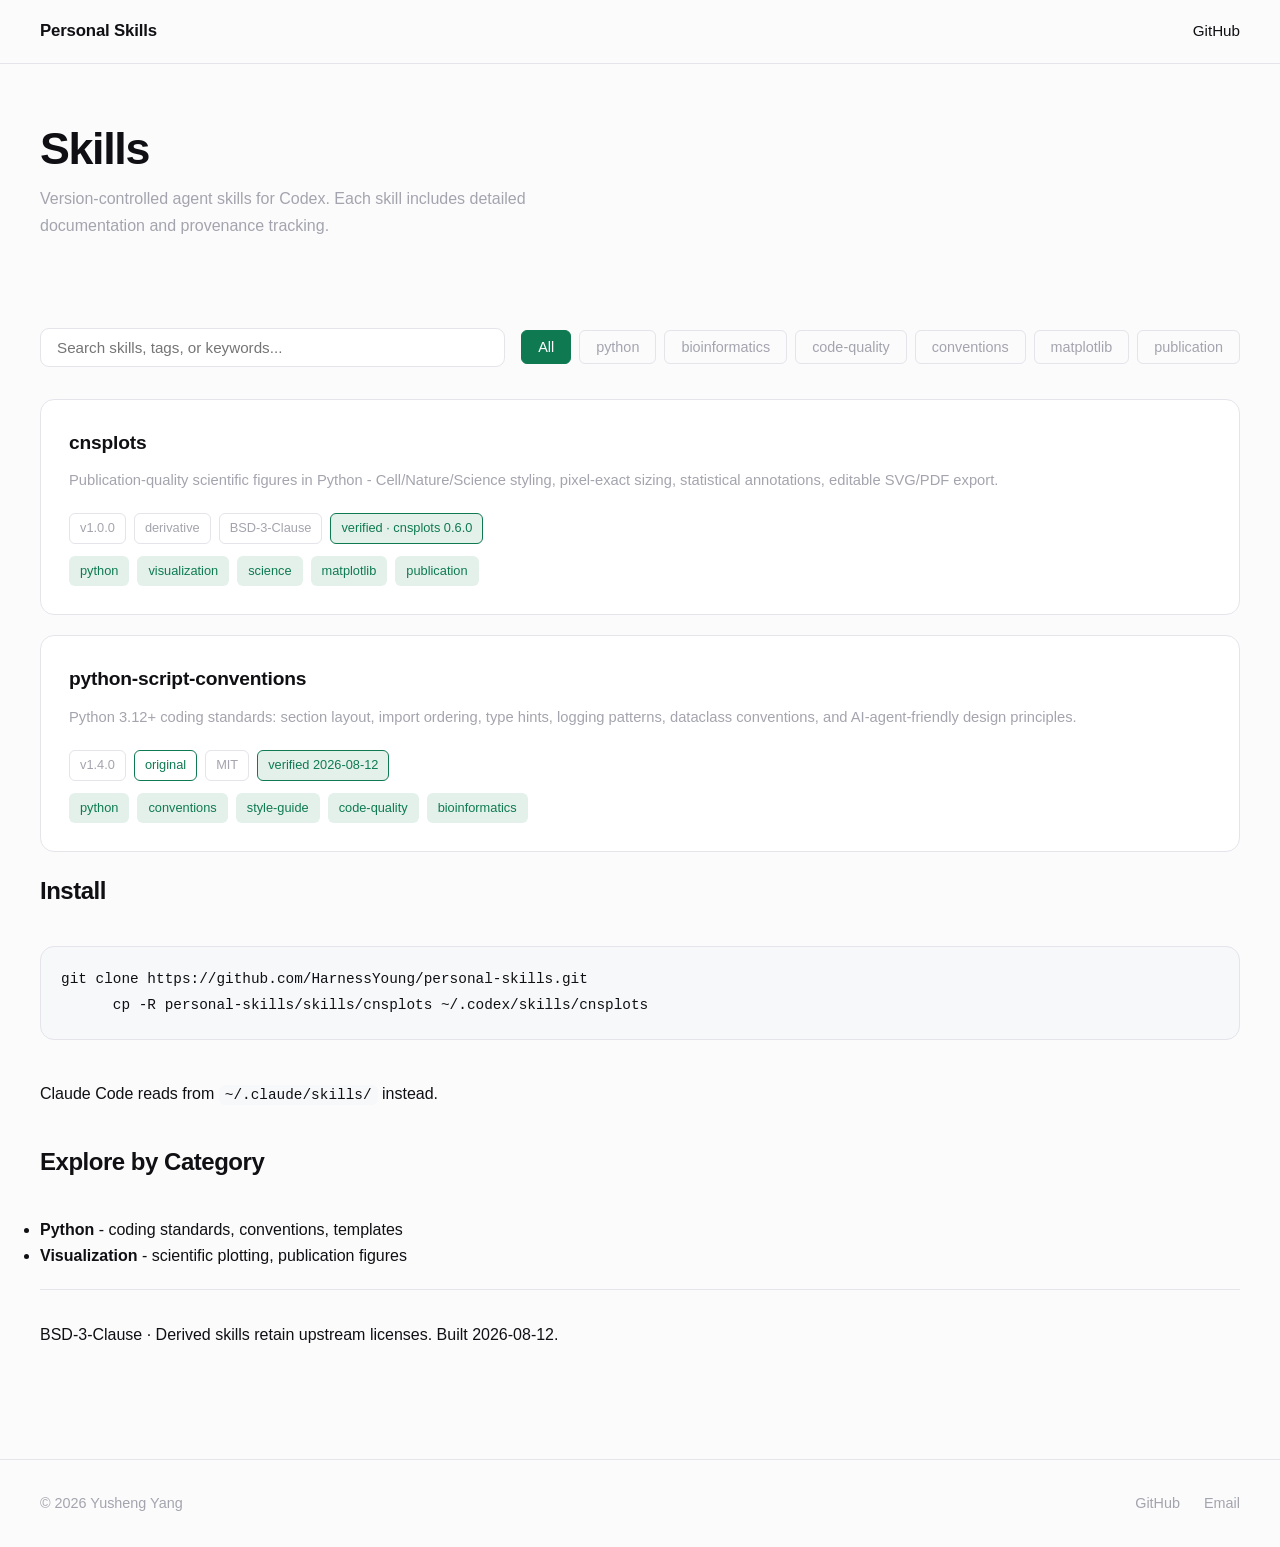
==== commit 240cd91a: "fix: complete skill detail pages and restyle body links Detail pages kept the legacy .wrap container" ====
--- a/docs/index.html
+++ b/docs/index.html
@@ -3,13 +3,13 @@
 <head>
 <meta charset="utf-8">
 <meta name="viewport" content="width=device-width,initial-scale=1">
-<title>personal_skills</title>
+<title>Personal Skills</title>
 <link rel="stylesheet" href="assets/style.css">
 </head>
 <body>
 <header class="top-nav">
   <div class="container">
-    <a href="https://harnessyoung.github.io/" class="logo">personal_skills</a>
+    <a href="https://harnessyoung.github.io/" class="logo">Personal Skills</a>
     <nav class="nav-links">
       <a href="https://github.com/HarnessYoung/personal-skills">GitHub</a>
     </nav>
--- a/docs/assets/style.css
+++ b/docs/assets/style.css
@@ -231,6 +231,45 @@
 .rule-group li:last-child{border-bottom:none}
 .rule-group strong{color:#101014}
 .rule-group p{color:#a4a4ae;font-size:.88rem;margin-bottom:0;margin-top:4px}
+
+/* Detail Page Content */
+.page-badges{
+  display:flex;
+  gap:8px;
+  flex-wrap:wrap;
+  margin-top:16px;
+}
+.detail-section h2{margin-top:8px}
+.detail-section h3{margin-top:24px}
+.detail-section p,
+.detail-section ul,
+.detail-section ol{max-width:70ch}
+.detail-section ul,
+.detail-section ol{padding-left:22px;margin-bottom:16px}
+.detail-section li{margin-bottom:6px;line-height:1.7}
+.detail-section blockquote{
+  border-left:3px solid #0F7A52;
+  background:#E3F1EA;
+  padding:16px 20px;
+  border-radius:6px;
+  margin-bottom:20px;
+  max-width:70ch;
+}
+.detail-section blockquote p{margin-bottom:0}
+.detail-section .grid-2 p,
+.detail-section .split-col li,
+.detail-section .rule-group p{max-width:none}
+
+.detail-section a,
+.page-header a{
+  color:#0F7A52;
+  text-decoration:underline;
+  text-decoration-color:rgba(15,122,82,.35);
+  text-underline-offset:2px;
+  transition:text-decoration-color .15s;
+}
+.detail-section a:hover,
+.page-header a:hover{text-decoration-color:#0F7A52}
 
 /* Footer */
 footer{
@@ -336,9 +375,22 @@
   .split-col code{background:rgba(63,191,136,.12);color:#3FBF88}
   
   .rule-group li{border-color:#2a2a32}
+
+  .detail-section blockquote{
+    border-left-color:#3FBF88;
+    background:rgba(63,191,136,.10);
+  }
   .rule-group strong{color:#f4f4f6}
   .rule-group p{color:#9a9aa2}
   
+  .detail-section a,
+  .page-header a{
+    color:#3FBF88;
+    text-decoration-color:rgba(63,191,136,.35);
+  }
+  .detail-section a:hover,
+  .page-header a:hover{text-decoration-color:#3FBF88}
+
   footer{border-color:#2a2a32}
   footer span,.footer-links a{color:#9a9aa2}
   .footer-links a:hover{color:#3FBF88}
